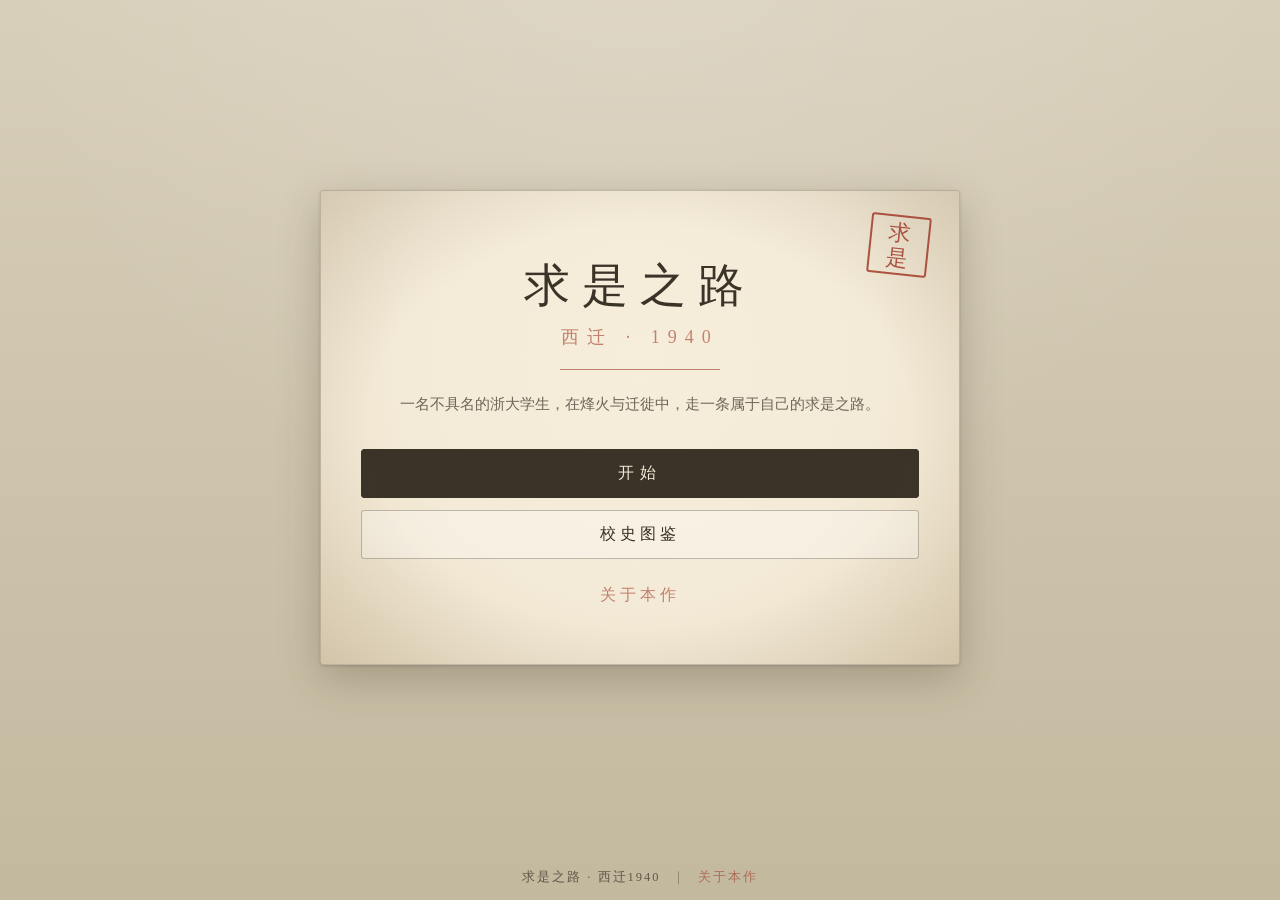
==== index.html @ 201353fe "求是之路·西迁1940 初版" ====
<!DOCTYPE html>
<html lang="zh-CN">
<head>
  <meta charset="UTF-8">
  <meta name="viewport" content="width=device-width, initial-scale=1.0, maximum-scale=1.0">
  <title>求是之路 · 西迁1940</title>
  <meta name="description" content="浙江大学传播实践创意类作品：文字冒险网页游戏《求是之路·西迁1940》">
  <link rel="stylesheet" href="css/style.css">
</head>
<body>
  <!-- ============ 顶部三值栏（游戏中常驻） ============ -->
  <header id="hud" class="hidden">
    <div class="hud-inner">
      <div class="bar-item">
        <span class="bar-label">求真</span>
        <div class="bar"><div id="bar-qz" class="bar-fill fill-qz"></div></div>
        <span id="val-qz" class="bar-val">5</span>
      </div>
      <div class="bar-item">
        <span class="bar-label">务实</span>
        <div class="bar"><div id="bar-ws" class="bar-fill fill-ws"></div></div>
        <span id="val-ws" class="bar-val">5</span>
      </div>
      <div class="bar-item">
        <span class="bar-label">担当</span>
        <div class="bar"><div id="bar-dd" class="bar-fill fill-dd"></div></div>
        <span id="val-dd" class="bar-val">5</span>
      </div>
    </div>
  </header>

  <main id="app">
    <!-- 标题页 -->
    <section id="screen-title" class="screen">
      <div class="paper-card title-card">
        <div class="seal">求<br>是</div>
        <h1 class="game-title">求是之路</h1>
        <div class="game-sub">西迁 · 1940</div>
        <div class="rule"></div>
        <p class="tagline" id="tagline"></p>
        <div class="menu">
          <button id="btn-start" class="btn btn-primary">开始</button>
          <button id="btn-continue" class="btn hidden">继续上次</button>
          <button id="btn-history" class="btn">校史图鉴</button>
          <a class="btn btn-link" href="关于本作.html">关于本作</a>
        </div>
      </div>
    </section>

    <!-- 剧情卡 -->
    <section id="screen-card" class="screen hidden">
      <div class="paper-card card">
        <div class="scene" id="card-scene"></div>
        <h2 class="card-title" id="card-title"></h2>
        <p class="card-text" id="card-text"></p>
        <div class="choices" id="choices"></div>
      </div>
    </section>

    <!-- 结局页 -->
    <section id="screen-ending" class="screen hidden">
      <div class="paper-card card">
        <div class="scene" id="ending-sub"></div>
        <h2 class="card-title" id="ending-title"></h2>
        <p class="card-text" id="ending-text"></p>
        <div class="menu">
          <button id="btn-history2" class="btn">查看校史图鉴</button>
          <button id="btn-restart" class="btn btn-primary">再走一次</button>
          <a class="btn btn-link" href="关于本作.html">关于本作</a>
        </div>
      </div>
    </section>

    <!-- 校史图鉴 -->
    <section id="screen-history" class="screen hidden">
      <div class="history-wrap">
        <div class="history-head">
          <h2 class="card-title">校史图鉴</h2>
          <p class="history-note">以下史料均经公开来源核实，仅作背景陈述。</p>
        </div>
        <div id="history-list" class="history-list"></div>
        <div class="menu">
          <button id="btn-back-title" class="btn">返回首页</button>
        </div>
      </div>
    </section>
  </main>

  <footer id="footer">
    <span>求是之路 · 西迁1940</span>
    <span class="sep">｜</span>
    <a href="关于本作.html">关于本作</a>
  </footer>

  <script src="data/story.js"></script>
  <script src="data/history.js"></script>
  <script src="js/game.js"></script>
</body>
</html>
---- css/style.css ----
/* ============================================================
   求是之路 · 西迁1940 —— 民国纸张 + 水墨线稿风格
   配色：宣纸米黄 #F3EAD7 / 墨色 #3A3328 / 朱砂 #A13A2A
   ============================================================ */
:root{
  --paper:#F3EAD7;
  --paper-light:#F6EEDB;
  --paper-dark:#E9DCC2;
  --ink:#3A3328;
  --ink-soft:rgba(58,51,40,.72);
  --cinnabar:#A13A2A;
  --cinnabar-soft:rgba(161,58,42,.6);
}
*{margin:0;padding:0;box-sizing:border-box;}
html,body{height:100%;}
body{
  font-family:'Noto Serif SC','Songti SC','SimSun','SimSun-ExtB',serif;
  color:var(--ink);
  background:#cfc6b1;
  background-image:
    radial-gradient(circle at 50% -10%, rgba(255,255,255,.18), transparent 55%),
    linear-gradient(180deg,#d8cfba 0%,#c3b99f 100%);
  min-height:100vh;
  display:flex;
  flex-direction:column;
  -webkit-font-smoothing:antialiased;
}
#app{flex:1;display:flex;flex-direction:column;}
.hidden{display:none !important;}

/* ---------- 顶部三值栏 ---------- */
#hud{
  position:sticky;top:0;z-index:10;
  background:linear-gradient(180deg,rgba(243,234,215,.97),rgba(243,234,215,.92));
  border-bottom:1px solid rgba(58,51,40,.18);
  box-shadow:0 2px 10px rgba(60,50,30,.10);
}
.hud-inner{
  max-width:640px;margin:0 auto;padding:10px 16px;
  display:flex;gap:12px;flex-wrap:wrap;justify-content:center;
}
.bar-item{
  flex:1;min-width:120px;display:flex;align-items:center;gap:8px;
}
.bar-label{font-size:14px;letter-spacing:2px;white-space:nowrap;}
.bar{
  flex:1;height:8px;background:rgba(58,51,40,.12);
  border-radius:4px;overflow:hidden;
}
.bar-fill{height:100%;width:50%;border-radius:4px;transition:width .5s ease;}
.fill-qz{background:var(--ink);}
.fill-ws{background:#7a6a4a;}
.fill-dd{background:var(--cinnabar);}
.bar-val{font-size:13px;min-width:16px;text-align:center;color:var(--ink-soft);}

/* ---------- 纸张卡 ---------- */
.screen{flex:1;display:flex;align-items:center;justify-content:center;padding:28px 16px;}
.paper-card{
  position:relative;
  width:100%;max-width:640px;
  background:var(--paper);
  background-image:radial-gradient(circle at 50% 35%, var(--paper-light) 0%, var(--paper) 55%, var(--paper-dark) 100%);
  border:1px solid rgba(58,51,40,.28);
  border-radius:4px;
  padding:46px 40px 40px;
  box-shadow:
    0 1px 3px rgba(0,0,0,.15),
    0 14px 40px rgba(60,50,30,.26);
}
.paper-card::before{ /* 暗角 */
  content:"";position:absolute;inset:0;pointer-events:none;border-radius:4px;
  background:radial-gradient(ellipse at center, transparent 60%, rgba(90,70,40,.16) 100%);
}

/* 标题页 */
.title-card{text-align:center;padding-top:56px;padding-bottom:44px;}
.seal{
  position:absolute;top:24px;right:30px;
  width:60px;height:60px;
  border:2px solid var(--cinnabar);border-radius:3px;
  color:var(--cinnabar);font-size:22px;line-height:1.15;letter-spacing:2px;
  display:flex;align-items:center;justify-content:center;
  opacity:.85;transform:rotate(6deg);
}
.game-title{font-size:46px;letter-spacing:12px;font-weight:500;margin-top:8px;}
.game-sub{font-size:18px;letter-spacing:8px;color:var(--cinnabar-soft);margin-top:8px;}
.rule{width:160px;height:1px;background:var(--cinnabar);opacity:.6;margin:20px auto;}
.tagline{font-size:15px;line-height:1.9;color:var(--ink-soft);margin:6px 0 8px;}

/* 剧情卡 */
.scene{font-size:13px;letter-spacing:3px;color:var(--cinnabar-soft);margin-bottom:14px;}
.card-title{font-size:26px;letter-spacing:3px;font-weight:500;margin-bottom:18px;}
.card-text{font-size:16.5px;line-height:2;color:var(--ink);white-space:pre-wrap;}

/* 选项 */
.choices{margin-top:28px;display:flex;flex-direction:column;gap:12px;}
.choice{
  display:block;width:100%;text-align:left;
  font-family:inherit;font-size:15.5px;line-height:1.7;letter-spacing:1px;
  color:var(--ink);background:rgba(255,255,255,.35);
  border:1px solid rgba(58,51,40,.25);border-radius:3px;
  padding:13px 16px;cursor:pointer;transition:all .15s ease;
}
.choice:hover{border-color:var(--cinnabar);background:rgba(255,255,255,.55);transform:translateX(2px);}
.choice:active{background:rgba(255,255,255,.7);}

/* 菜单按钮 */
.menu{margin-top:30px;display:flex;flex-direction:column;gap:12px;align-items:stretch;}
.btn{
  font-family:inherit;font-size:16px;letter-spacing:4px;color:var(--ink);
  background:rgba(255,255,255,.3);border:1px solid rgba(58,51,40,.3);
  border-radius:3px;padding:13px 16px;cursor:pointer;text-align:center;
  text-decoration:none;display:block;transition:all .15s ease;
}
.btn:hover{border-color:var(--cinnabar);background:rgba(255,255,255,.55);}
.btn-primary{background:var(--ink);color:var(--paper);border-color:var(--ink);letter-spacing:6px;}
.btn-primary:hover{background:var(--cinnabar);border-color:var(--cinnabar);color:#fff;}
.btn-link{background:transparent;border-color:transparent;color:var(--cinnabar-soft);}

/* ---------- 校史图鉴 ---------- */
.history-wrap{width:100%;max-width:720px;padding:20px 0;}
.history-head{text-align:center;margin-bottom:22px;}
.history-note{font-size:13px;color:var(--ink-soft);margin-top:10px;}
.history-list{display:grid;grid-template-columns:repeat(auto-fill,minmax(300px,1fr));gap:16px;margin-bottom:28px;}
.h-card{
  background:var(--paper);
  border:1px solid rgba(58,51,40,.25);border-radius:4px;
  padding:20px 22px;
  box-shadow:0 8px 22px rgba(60,50,30,.16);
}
.h-card .h-title{font-size:17px;letter-spacing:2px;font-weight:500;color:var(--cinnabar);margin-bottom:8px;}
.h-card .h-scene{font-size:12px;color:var(--ink-soft);letter-spacing:1px;margin-bottom:10px;}
.h-card .h-text{font-size:14px;line-height:1.9;color:var(--ink);}
.h-card .h-src{font-size:11.5px;line-height:1.6;color:var(--ink-soft);margin-top:10px;opacity:.8;}

/* ---------- 页脚 ---------- */
#footer{
  text-align:center;font-size:12.5px;color:var(--ink-soft);
  padding:14px;letter-spacing:2px;
}
#footer a{color:var(--cinnabar-soft);text-decoration:none;}
#footer .sep{margin:0 6px;opacity:.6;}

/* ---------- 移动端 ---------- */
@media (max-width:560px){
  .paper-card{padding:34px 22px 30px;}
  .game-title{font-size:34px;letter-spacing:8px;}
  .card-title{font-size:22px;}
  .card-text{font-size:15.5px;}
  .hud-inner{gap:6px;}
  .bar-label{font-size:12px;letter-spacing:1px;}
  .bar-item{min-width:96px;}
}

/* ---------- 关于本作页 ---------- */
.about-card{max-width:720px;text-align:left;}
.about-h{font-size:17px;letter-spacing:3px;color:var(--cinnabar);margin:24px 0 10px;font-weight:500;}
.about-card .game-title{text-align:center;}
.about-table{width:100%;border-collapse:collapse;font-size:14.5px;}
.about-table td{padding:9px 8px;border-bottom:1px solid rgba(58,51,40,.12);vertical-align:top;line-height:1.8;}
.about-table td.k{width:88px;color:var(--ink-soft);letter-spacing:2px;white-space:nowrap;}
.about-p{font-size:14.5px;line-height:2;color:var(--ink);}
.about-list{list-style:none;font-size:14.5px;line-height:2.2;}
.about-list a{color:var(--cinnabar);text-decoration:none;border-bottom:1px solid var(--cinnabar-soft);}
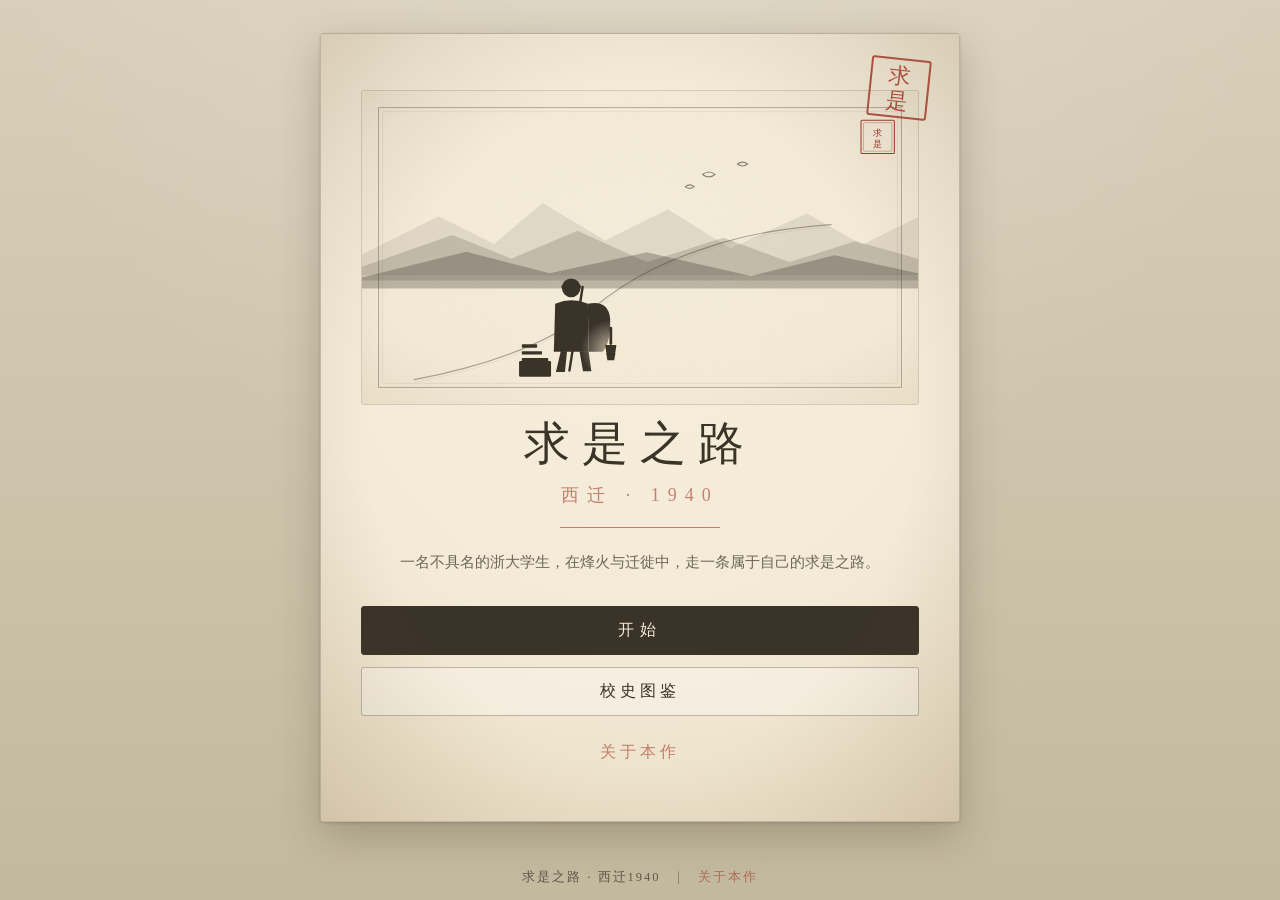
==== commit db2aff0e: "新增校史卡逐张解锁与弹出、西迁路线迷你图、标题与结局CG" ====
--- a/index.html
+++ b/index.html
@@ -33,6 +33,7 @@
     <!-- 标题页 -->
     <section id="screen-title" class="screen">
       <div class="paper-card title-card">
+        <img class="cg cg-title" src="assets/cg-title.svg" alt="" onerror="this.style.display='none'">
         <div class="seal">求<br>是</div>
         <h1 class="game-title">求是之路</h1>
         <div class="game-sub">西迁 · 1940</div>
@@ -60,6 +61,7 @@
     <!-- 结局页 -->
     <section id="screen-ending" class="screen hidden">
       <div class="paper-card card">
+        <img class="cg cg-ending" id="cg-ending" src="" alt="" onerror="this.style.display='none'">
         <div class="scene" id="ending-sub"></div>
         <h2 class="card-title" id="ending-title"></h2>
         <p class="card-text" id="ending-text"></p>
@@ -76,7 +78,7 @@
       <div class="history-wrap">
         <div class="history-head">
           <h2 class="card-title">校史图鉴</h2>
-          <p class="history-note">以下史料均经公开来源核实，仅作背景陈述。</p>
+          <p class="history-note">以下史料均经公开来源核实，仅作背景陈述。未解锁的卡片会在旅途中逐渐点亮。</p>
         </div>
         <div id="history-list" class="history-list"></div>
         <div class="menu">
@@ -85,6 +87,26 @@
       </div>
     </section>
   </main>
+
+  <!-- 校史卡解锁 toast（非阻塞） -->
+  <div id="toast" class="toast hidden"></div>
+
+  <!-- 校史卡详情弹窗 -->
+  <div id="history-modal" class="modal hidden">
+    <div class="modal-paper">
+      <div class="modal-head">
+        <span class="modal-title">新解锁的校史卡</span>
+        <button id="modal-close" class="modal-close" aria-label="关闭">×</button>
+      </div>
+      <div id="modal-list" class="modal-list"></div>
+    </div>
+  </div>
+
+  <!-- 西迁路线迷你图 -->
+  <aside id="route-map" class="route-map hidden">
+    <button id="rm-toggle" class="rm-toggle" type="button">西迁路线<span class="rm-arrow">▾</span></button>
+    <div id="route-map-stations" class="rm-stations"></div>
+  </aside>
 
   <footer id="footer">
     <span>求是之路 · 西迁1940</span>
--- a/css/style.css
+++ b/css/style.css
@@ -162,3 +162,63 @@
 .about-p{font-size:14.5px;line-height:2;color:var(--ink);}
 .about-list{list-style:none;font-size:14.5px;line-height:2.2;}
 .about-list a{color:var(--cinnabar);text-decoration:none;border-bottom:1px solid var(--cinnabar-soft);}
+
+/* ---------- CG 图 ---------- */
+.cg{display:block;width:100%;height:auto;border-radius:3px;border:1px solid rgba(58,51,40,.16);margin-bottom:18px;background:#f0e7d0;}
+.cg-title{margin-bottom:8px;}
+
+/* ---------- 校史卡解锁 toast（非阻塞） ---------- */
+.toast{
+  position:fixed;top:76px;right:16px;z-index:40;max-width:300px;
+  background:rgba(243,234,215,.97);border:1px solid rgba(58,51,40,.28);border-radius:6px;
+  padding:12px 14px;box-shadow:0 8px 24px rgba(60,50,30,.28);
+  display:flex;align-items:center;gap:10px;animation:toastIn .35s ease;
+}
+.toast-title{font-size:13px;letter-spacing:1px;color:var(--cinnabar);white-space:nowrap;}
+.toast-name{font-size:15px;font-weight:600;letter-spacing:2px;}
+.toast-btn{
+  margin-left:auto;font-family:inherit;font-size:12px;letter-spacing:2px;white-space:nowrap;
+  color:var(--paper);background:var(--ink);border:none;border-radius:3px;padding:6px 10px;cursor:pointer;
+}
+.toast-btn:hover{background:var(--cinnabar);}
+@keyframes toastIn{from{opacity:0;transform:translateY(-8px);}to{opacity:1;transform:translateY(0);}}
+
+/* ---------- 校史卡详情弹窗 ---------- */
+.modal{position:fixed;inset:0;z-index:50;background:rgba(40,32,20,.45);display:flex;align-items:center;justify-content:center;padding:20px;}
+.modal-paper{
+  width:100%;max-width:560px;max-height:80vh;overflow-y:auto;
+  background:var(--paper);border:1px solid rgba(58,51,40,.3);border-radius:6px;
+  padding:22px 24px;box-shadow:0 20px 60px rgba(40,32,20,.4);
+}
+.modal-head{display:flex;align-items:center;justify-content:space-between;margin-bottom:14px;}
+.modal-title{font-size:16px;letter-spacing:3px;color:var(--cinnabar);font-weight:600;}
+.modal-close{font-size:22px;line-height:1;background:none;border:none;color:var(--ink);cursor:pointer;padding:0 4px;}
+.modal-close:hover{color:var(--cinnabar);}
+.modal-list{display:flex;flex-direction:column;gap:14px;}
+
+/* ---------- 西迁路线迷你图 ---------- */
+.route-map{
+  position:fixed;right:14px;bottom:14px;z-index:30;
+  background:rgba(243,234,215,.95);border:1px solid rgba(58,51,40,.26);border-radius:6px;
+  padding:8px 12px;box-shadow:0 4px 16px rgba(60,50,30,.2);font-size:12px;min-width:104px;
+}
+.rm-toggle{
+  width:100%;font-family:inherit;font-size:12px;letter-spacing:2px;color:var(--ink-soft);
+  background:none;border:none;cursor:pointer;display:flex;align-items:center;justify-content:space-between;
+}
+.rm-arrow{transition:transform .2s ease;}
+.route-map.collapsed .rm-arrow{transform:rotate(-90deg);}
+.rm-stations{display:flex;flex-direction:column;gap:4px;margin-top:6px;}
+.rm-station{display:flex;align-items:center;gap:7px;opacity:.4;}
+.rm-station.done{opacity:.8;}
+.rm-station.cur{opacity:1;}
+.rm-dot{width:8px;height:8px;border-radius:50%;background:rgba(58,51,40,.4);flex:none;}
+.rm-station.done .rm-dot{background:#7a6a4a;}
+.rm-station.cur .rm-dot{background:var(--cinnabar);width:10px;height:10px;box-shadow:0 0 0 3px rgba(161,58,42,.2);}
+.rm-station.cur .rm-label{color:var(--cinnabar);font-weight:700;}
+.rm-label{letter-spacing:1px;}
+.route-map.collapsed .rm-stations{display:none;}
+
+/* 图鉴未解锁卡 */
+.h-card.locked{opacity:.55;}
+.h-card.locked .h-title{color:var(--ink-soft);}
